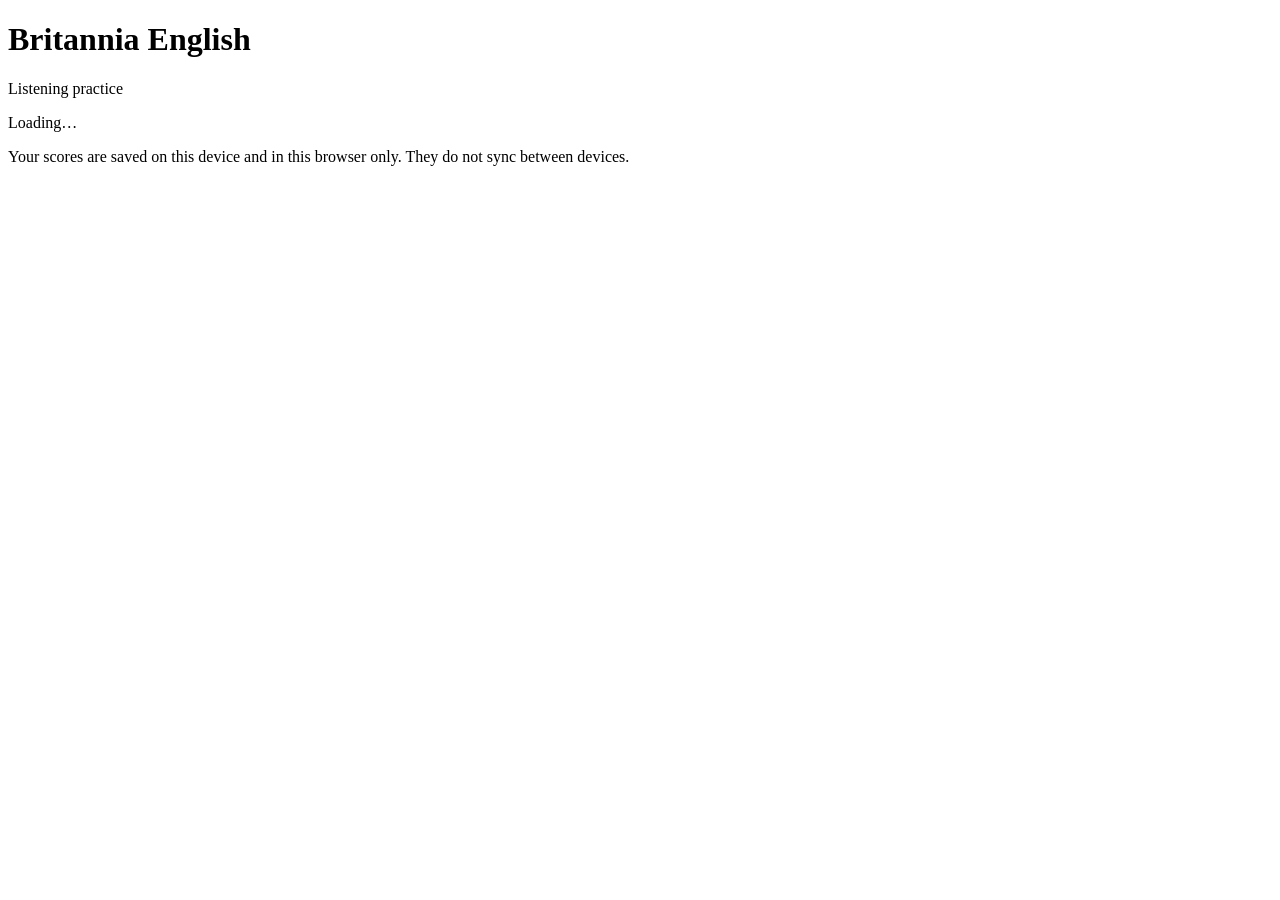
==== listening.html @ c045fa65 "Add files via upload" ====
<!doctype html><html lang="en-GB"><head><meta charset="utf-8"><meta name="viewport" content="width=device-width,initial-scale=1"><title>Listening | Britannia English</title><link rel="stylesheet" href="css/style.css"></head><body>
<header><h1>Britannia English</h1><p>Listening practice</p><nav id="levels" aria-label="Level"></nav></header>
<main id="app"><p>Loading…</p></main>
<footer>Your scores are saved on this device and in this browser only. They do not sync between devices.</footer>
<script src="js/listening.js"></script></body></html>
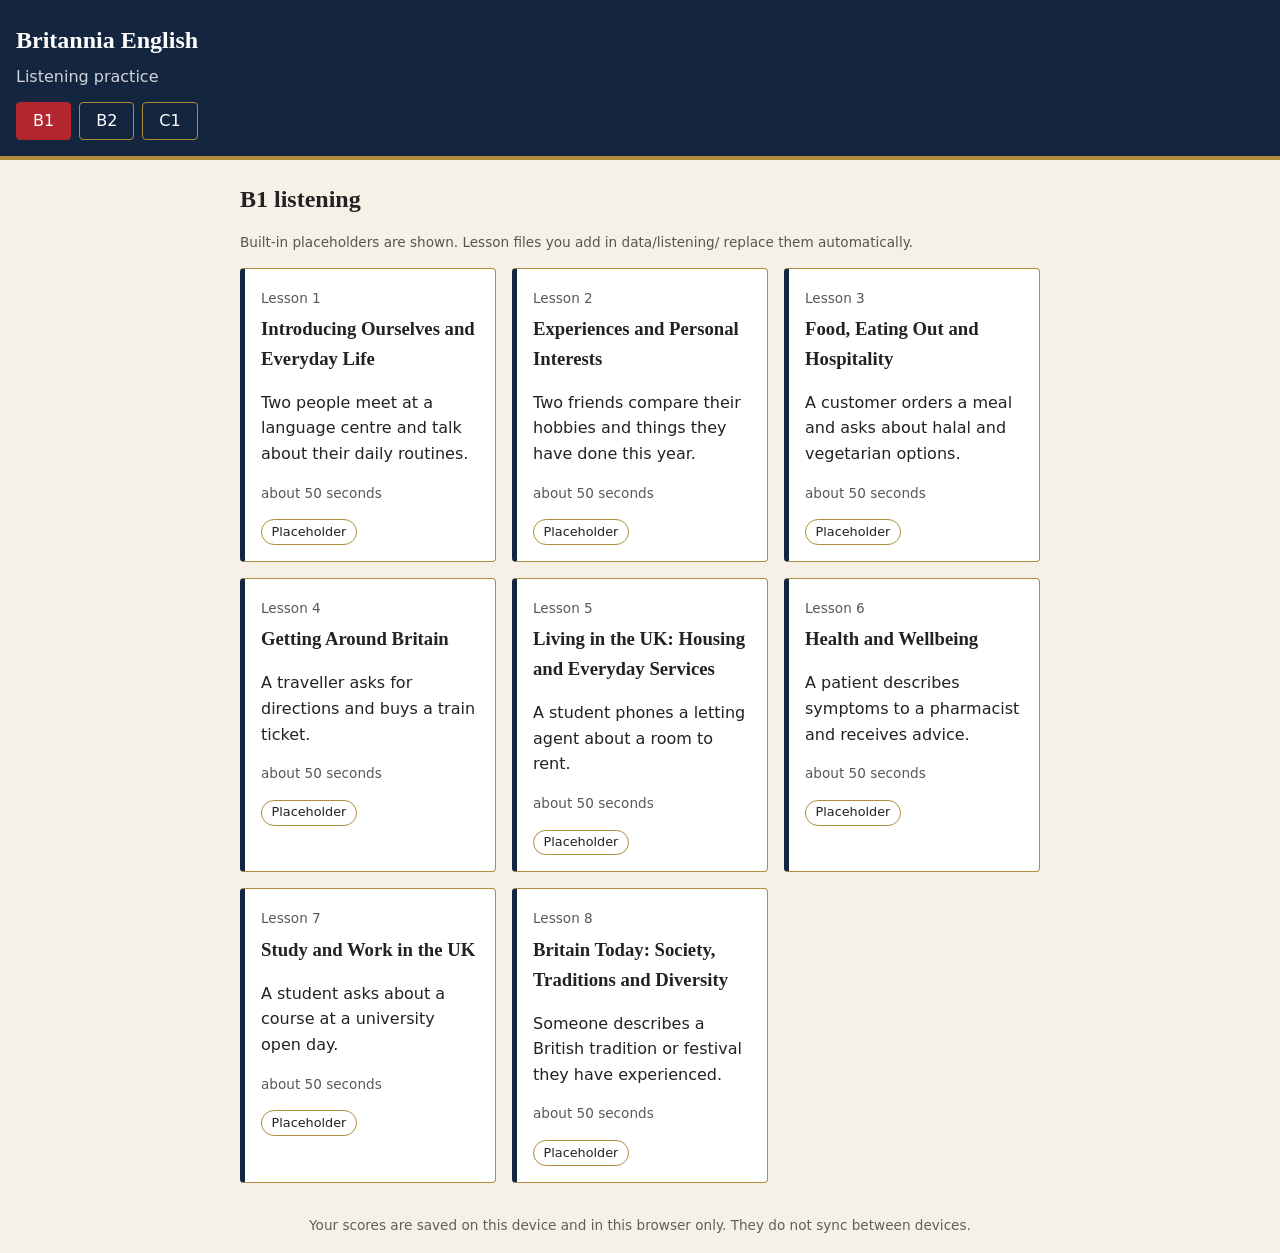
==== commit 77765d45: "Add files via upload" ====
--- a/listening.html
+++ b/listening.html
@@ -1,5 +1,83 @@
-<!doctype html><html lang="en-GB"><head><meta charset="utf-8"><meta name="viewport" content="width=device-width,initial-scale=1"><title>Listening | Britannia English</title><link rel="stylesheet" href="css/style.css"></head><body>
+<!doctype html><html lang="en-GB"><head><meta charset="utf-8"><meta name="viewport" content="width=device-width,initial-scale=1"><title>Listening | Britannia English</title>
+<style>:root{--navy:#14263f;--paper:#f6f1e7;--red:#b3262e;--brass:#b08d3c;--ink:#222;--ok:#1d6b3a;--card:#fff}
+@media(prefers-color-scheme:dark){:root{--paper:#101a2a;--ink:#eee;--card:#182640;--ok:#6fd297}}
+*{box-sizing:border-box}body{margin:0;background:var(--paper);color:var(--ink);font:1rem/1.6 system-ui,sans-serif}
+header{background:var(--navy);color:#fff;padding:1rem;border-bottom:4px solid var(--brass)}
+h1,h2,h3{font-family:Georgia,'Times New Roman',serif;margin:.2em 0}header h1{font-size:1.5rem}header p{margin:0;opacity:.8}
+nav{display:flex;gap:.5rem;margin-top:.8rem}nav a{color:#fff;padding:.3rem 1rem;border:1px solid var(--brass);text-decoration:none;border-radius:4px}nav a.on{background:var(--red);border-color:var(--red)}
+main{max-width:52rem;margin:auto;padding:1rem}footer{text-align:center;font-size:.85rem;opacity:.7;padding:1rem}
+.grid{display:grid;gap:1rem;grid-template-columns:repeat(auto-fill,minmax(15rem,1fr))}
+.card{display:block;background:var(--card);border:1px solid var(--brass);border-left:5px solid var(--navy);padding:1rem;color:inherit;text-decoration:none;border-radius:4px}
+.card:hover,.card:focus-visible{border-left-color:var(--red)}.meta,.num{font-size:.85rem;opacity:.75}.badge{display:inline-block;padding:.1rem .6rem;border:1px solid var(--brass);border-radius:1rem;font-size:.8rem}
+.player,.quiz fieldset,.box,.tr{background:var(--card);border:1px solid var(--brass);border-radius:4px;padding:.8rem 1rem;margin:1rem 0}
+.ctl{display:flex;flex-wrap:wrap;gap:.5rem;align-items:center}.ctl input[type=range]{flex:1;min-width:8rem}video{width:100%;border-radius:4px}
+button,select{font:inherit;padding:.4rem 1rem;border:1px solid var(--navy);background:var(--navy);color:#fff;border-radius:4px;cursor:pointer}button.alt{background:transparent;color:inherit}button:disabled,select:disabled{opacity:.4;cursor:not-allowed}
+:focus-visible{outline:3px solid var(--red);outline-offset:2px}label{display:block;padding:.45rem 0}input[type=radio]{width:1.1rem;height:1.1rem}input{accent-color:var(--red)}legend{font-weight:600}
+.fb.ok{color:var(--ok)}.fb.no{color:var(--red)}.note{border-left:4px solid var(--red);padding-left:.8rem}[hidden]{display:none!important}.score{font-weight:700}
+.note{margin:1rem 0}</style>
+<script>
+function bootFail(m){var a=document.getElementById('app');if(a)a.innerHTML='<p class="note"><strong>The page could not start.</strong> '+m+'</p>'}
+addEventListener('error',function(e){if(document.getElementById('boot'))bootFail('JavaScript error: '+e.message)});
+setTimeout(function(){if(document.getElementById('boot'))bootFail('The script did not start within 8 seconds. Try another browser.')},8000);
+</script></head><body>
 <header><h1>Britannia English</h1><p>Listening practice</p><nav id="levels" aria-label="Level"></nav></header>
-<main id="app"><p>Loading…</p></main>
+<main id="app"><p id="boot">Loading…</p><noscript><p class="note">JavaScript must be switched on to use this page.</p></noscript></main>
 <footer>Your scores are saved on this device and in this browser only. They do not sync between devices.</footer>
-<script src="js/listening.js"></script></body></html>
+<script>
+const app=document.getElementById('app'),nav=document.getElementById('levels'),LEVELS=['b1','b2','c1'];let LV='b1',N=0,IDX,IDXERR;
+const h=(t,a={},...c)=>{const e=document.createElement(t);for(const k in a)if(a[k]!=null)e.setAttribute(k,a[k]);c.flat().forEach(x=>x!=null&&x!==false&&e.append(x));return e};
+const get=async u=>{const abs=new URL(u,location.href).href;let r;try{r=await fetch(u)}catch{throw Error('Network error while loading '+abs)}
+ if(!r.ok)throw Error('Cannot find '+abs+' (HTTP '+r.status+')');try{return await r.json()}catch{throw Error('Invalid JSON in '+abs+' (check commas and quotation marks)')}};
+const store={get:k=>{try{return JSON.parse(localStorage.getItem('be.listen.'+k))}catch{return null}},set:(k,v)=>{try{localStorage.setItem('be.listen.'+k,JSON.stringify(v))}catch{}}};
+const DEF={"b1":{"1":{"level":"b1","lesson":1,"lessonTitle":"Introducing Ourselves and Everyday Life","topic":"Two people meet at a language centre and talk about their daily routines.","targetDuration":"about 50 seconds","objective":"Understand basic introductions and pick out routine details.","context":"","media":"assets/audio/b1/lesson-01.mp3","questionTypes":["Gist (multiple choice)","Specific information (multiple choice)","True / false"],"questionCount":5,"questions":[],"transcript":"","builtin":true},"2":{"level":"b1","lesson":2,"lessonTitle":"Experiences and Personal Interests","topic":"Two friends compare their hobbies and things they have done this year.","targetDuration":"about 50 seconds","objective":"Identify experiences and preferences in a short conversation.","context":"","media":"assets/audio/b1/lesson-02.mp3","questionTypes":["Gist (multiple choice)","Specific information (multiple choice)","True / false"],"questionCount":5,"questions":[],"transcript":"","builtin":true},"3":{"level":"b1","lesson":3,"lessonTitle":"Food, Eating Out and Hospitality","topic":"A customer orders a meal and asks about halal and vegetarian options.","targetDuration":"about 50 seconds","objective":"Understand an order and specific details such as prices and dietary needs.","context":"","media":"assets/audio/b1/lesson-03.mp3","questionTypes":["Gist (multiple choice)","Specific information (multiple choice)","True / false"],"questionCount":5,"questions":[],"transcript":"","builtin":true},"4":{"level":"b1","lesson":4,"lessonTitle":"Getting Around Britain","topic":"A traveller asks for directions and buys a train ticket.","targetDuration":"about 50 seconds","objective":"Understand directions, times and platform information.","context":"","media":"assets/audio/b1/lesson-04.mp3","questionTypes":["Gist (multiple choice)","Specific information (multiple choice)","True / false"],"questionCount":5,"questions":[],"transcript":"","builtin":true},"5":{"level":"b1","lesson":5,"lessonTitle":"Living in the UK: Housing and Everyday Services","topic":"A student phones a letting agent about a room to rent.","targetDuration":"about 50 seconds","objective":"Understand rent, location and house rules in a phone call.","context":"","media":"assets/audio/b1/lesson-05.mp3","questionTypes":["Gist (multiple choice)","Specific information (multiple choice)","True / false"],"questionCount":5,"questions":[],"transcript":"","builtin":true},"6":{"level":"b1","lesson":6,"lessonTitle":"Health and Wellbeing","topic":"A patient describes symptoms to a pharmacist and receives advice.","targetDuration":"about 50 seconds","objective":"Identify symptoms and advice.","context":"","media":"assets/audio/b1/lesson-06.mp3","questionTypes":["Gist (multiple choice)","Specific information (multiple choice)","True / false"],"questionCount":5,"questions":[],"transcript":"","builtin":true},"7":{"level":"b1","lesson":7,"lessonTitle":"Study and Work in the UK","topic":"A student asks about a course at a university open day.","targetDuration":"about 50 seconds","objective":"Understand course details, entry requirements and deadlines.","context":"","media":"assets/audio/b1/lesson-07.mp3","questionTypes":["Gist (multiple choice)","Specific information (multiple choice)","True / false"],"questionCount":5,"questions":[],"transcript":"","builtin":true},"8":{"level":"b1","lesson":8,"lessonTitle":"Britain Today: Society, Traditions and Diversity","topic":"Someone describes a British tradition or festival they have experienced.","targetDuration":"about 50 seconds","objective":"Understand the main idea and details of a description.","context":"","media":"assets/audio/b1/lesson-08.mp3","questionTypes":["Gist (multiple choice)","Specific information (multiple choice)","True / false"],"questionCount":5,"questions":[],"transcript":"","builtin":true}},"b2":{"1":{"level":"b2","lesson":1,"lessonTitle":"Introducing Ourselves and Everyday Life","topic":"A new member introduces himself at a university society and makes small talk.","targetDuration":"about 1 minute","objective":"Follow natural small talk and notice personal details and follow-up questions.","context":"","media":"assets/audio/b2/lesson-01.mp3","questionTypes":["Gist (multiple choice)","Specific detail (multiple choice)","Speaker opinion or attitude (multiple choice)","True / false"],"questionCount":6,"questions":[],"transcript":"","builtin":true},"2":{"level":"b2","lesson":2,"lessonTitle":"Experiences and Personal Interests","topic":"A podcast host asks a guest about a memorable experience and why they enjoyed it.","targetDuration":"about 1 minute","objective":"Understand reasons, opinions, agreement and disagreement.","context":"","media":"assets/audio/b2/lesson-02.mp3","questionTypes":["Gist (multiple choice)","Specific detail (multiple choice)","Speaker opinion or attitude (multiple choice)","True / false"],"questionCount":6,"questions":[],"transcript":"","builtin":true},"3":{"level":"b2","lesson":3,"lessonTitle":"Food, Eating Out and Hospitality","topic":"A group chooses where to eat, then a customer makes a polite complaint.","targetDuration":"about 1 minute","objective":"Follow a negotiated decision and identify tone and register.","context":"","media":"assets/audio/b2/lesson-03.mp3","questionTypes":["Gist (multiple choice)","Specific detail (multiple choice)","Speaker opinion or attitude (multiple choice)","True / false"],"questionCount":6,"questions":[],"transcript":"","builtin":true},"4":{"level":"b2","lesson":4,"lessonTitle":"Getting Around Britain","topic":"A railway announcement and a conversation about a delayed journey.","targetDuration":"about 1 minute","objective":"Extract key details and deduce consequences from announcements.","context":"","media":"assets/audio/b2/lesson-04.mp3","questionTypes":["Gist (multiple choice)","Specific detail (multiple choice)","Speaker opinion or attitude (multiple choice)","True / false"],"questionCount":6,"questions":[],"transcript":"","builtin":true},"5":{"level":"b2","lesson":5,"lessonTitle":"Living in the UK: Housing and Everyday Services","topic":"A tenant reports a problem to a landlord and negotiates a solution.","targetDuration":"about 1 minute","objective":"Follow a problem-and-solution exchange, noting conditions and promises.","context":"","media":"assets/audio/b2/lesson-05.mp3","questionTypes":["Gist (multiple choice)","Specific detail (multiple choice)","Speaker opinion or attitude (multiple choice)","True / false"],"questionCount":6,"questions":[],"transcript":"","builtin":true},"6":{"level":"b2","lesson":6,"lessonTitle":"Health and Wellbeing","topic":"A person tells a friend what the doctor said and what might be wrong.","targetDuration":"about 1 minute","objective":"Follow reported information and deductions.","context":"","media":"assets/audio/b2/lesson-06.mp3","questionTypes":["Gist (multiple choice)","Specific detail (multiple choice)","Speaker opinion or attitude (multiple choice)","True / false"],"questionCount":6,"questions":[],"transcript":"","builtin":true},"7":{"level":"b2","lesson":7,"lessonTitle":"Study and Work in the UK","topic":"A candidate answers questions in a job interview.","targetDuration":"about 1 minute","objective":"Identify qualities, examples and how answers are structured.","context":"","media":"assets/audio/b2/lesson-07.mp3","questionTypes":["Gist (multiple choice)","Specific detail (multiple choice)","Speaker opinion or attitude (multiple choice)","True / false"],"questionCount":6,"questions":[],"transcript":"","builtin":true},"8":{"level":"b2","lesson":8,"lessonTitle":"Britain Today: Society, Traditions and Diversity","topic":"Two people discuss how Eid and Christmas are celebrated in Britain.","targetDuration":"about 1 minute","objective":"Compare viewpoints and identify reasons.","context":"","media":"assets/audio/b2/lesson-08.mp3","questionTypes":["Gist (multiple choice)","Specific detail (multiple choice)","Speaker opinion or attitude (multiple choice)","True / false"],"questionCount":6,"questions":[],"transcript":"","builtin":true}},"c1":{"1":{"level":"c1","lesson":1,"lessonTitle":"Introducing Ourselves and Everyday Life","topic":"A radio guest describes how a changing routine has affected her working life.","targetDuration":"about 1 minute","objective":"Infer attitude and implied meaning in a personal account of daily life.","context":"","media":"assets/audio/c1/lesson-01.mp3","questionTypes":["Gist (multiple choice)","Inference (multiple choice)","Speaker attitude (multiple choice)","Implied meaning (multiple choice)"],"questionCount":6,"questions":[],"transcript":"","builtin":true},"2":{"level":"c1","lesson":2,"lessonTitle":"Experiences and Personal Interests","topic":"Two colleagues discuss a demanding hobby and what it reveals about character.","targetDuration":"about 1 minute","objective":"Interpret speaker attitude and implied motives.","context":"","media":"assets/audio/c1/lesson-02.mp3","questionTypes":["Gist (multiple choice)","Inference (multiple choice)","Speaker attitude (multiple choice)","Implied meaning (multiple choice)"],"questionCount":6,"questions":[],"transcript":"","builtin":true},"3":{"level":"c1","lesson":3,"lessonTitle":"Food, Eating Out and Hospitality","topic":"A food writer reflects on how British food culture has changed.","targetDuration":"about 1 minute","objective":"Follow an extended argument and infer the speaker's attitude.","context":"","media":"assets/audio/c1/lesson-03.mp3","questionTypes":["Gist (multiple choice)","Inference (multiple choice)","Speaker attitude (multiple choice)","Implied meaning (multiple choice)"],"questionCount":6,"questions":[],"transcript":"","builtin":true},"4":{"level":"c1","lesson":4,"lessonTitle":"Getting Around Britain","topic":"A commuter and a transport planner discuss the reliability of public transport.","targetDuration":"about 1 minute","objective":"Identify opinions, concessions and implied criticism.","context":"","media":"assets/audio/c1/lesson-04.mp3","questionTypes":["Gist (multiple choice)","Inference (multiple choice)","Speaker attitude (multiple choice)","Implied meaning (multiple choice)"],"questionCount":6,"questions":[],"transcript":"","builtin":true},"5":{"level":"c1","lesson":5,"lessonTitle":"Living in the UK: Housing and Everyday Services","topic":"A housing adviser explains tenants' rights and common pitfalls.","targetDuration":"about 1 minute","objective":"Understand formal advice and implied warnings.","context":"","media":"assets/audio/c1/lesson-05.mp3","questionTypes":["Gist (multiple choice)","Inference (multiple choice)","Speaker attitude (multiple choice)","Implied meaning (multiple choice)"],"questionCount":6,"questions":[],"transcript":"","builtin":true},"6":{"level":"c1","lesson":6,"lessonTitle":"Health and Wellbeing","topic":"A health expert discusses stress, sleep and modern lifestyles.","targetDuration":"about 1 minute","objective":"Distinguish fact from opinion and infer attitude.","context":"","media":"assets/audio/c1/lesson-06.mp3","questionTypes":["Gist (multiple choice)","Inference (multiple choice)","Speaker attitude (multiple choice)","Implied meaning (multiple choice)"],"questionCount":6,"questions":[],"transcript":"","builtin":true},"7":{"level":"c1","lesson":7,"lessonTitle":"Study and Work in the UK","topic":"A lecturer and a student discuss career choices and further study.","targetDuration":"about 1 minute","objective":"Follow academic and professional discourse and infer unstated views.","context":"","media":"assets/audio/c1/lesson-07.mp3","questionTypes":["Gist (multiple choice)","Inference (multiple choice)","Speaker attitude (multiple choice)","Implied meaning (multiple choice)"],"questionCount":6,"questions":[],"transcript":"","builtin":true},"8":{"level":"c1","lesson":8,"lessonTitle":"Britain Today: Society, Traditions and Diversity","topic":"A sociologist reflects on multicultural Britain and national identity.","targetDuration":"about 1 minute","objective":"Analyse a complex argument and the speaker's stance.","context":"","media":"assets/audio/c1/lesson-08.mp3","questionTypes":["Gist (multiple choice)","Inference (multiple choice)","Speaker attitude (multiple choice)","Implied meaning (multiple choice)"],"questionCount":6,"questions":[],"transcript":"","builtin":true}}};
+const path=n=>`data/listening/${LV}/lesson-${String(n).padStart(2,'0')}.json`;
+const lesson=async n=>{try{return await get(path(n))}catch(e){const d=DEF[LV]&&DEF[LV][n];if(d&&!/Invalid JSON/.test(e.message))return d;throw e}};
+const fm=s=>isFinite(s)?Math.floor(s/60)+':'+String(Math.floor(s%60)).padStart(2,'0'):'0:00';
+
+function player(src){
+ const vid=/\.(mp4|webm|ogv)$/i.test(src),m=document.createElement(vid?'video':'audio');m.preload='metadata';m.src=src;m.setAttribute('playsinline','');
+ const play=h('button',{},'Play'),rep=h('button',{class:'alt'},'Replay'),bar=h('input',{type:'range',min:0,max:100,value:0,'aria-label':'Progress'}),
+  t=h('span',{},'0:00 / 0:00'),sp=h('select',{'aria-label':'Playback speed'},[.75,1].map(x=>h('option',{value:x},x+'×'))),note=h('p',{class:'note',hidden:''});
+ sp.value='1';
+ const up=()=>{bar.value=m.duration?m.currentTime/m.duration*100:0;t.textContent=fm(m.currentTime)+' / '+fm(m.duration)};
+ play.onclick=()=>m.paused?m.play():m.pause();m.onplay=()=>play.textContent='Pause';m.onpause=m.onended=()=>play.textContent='Play';
+ rep.onclick=()=>{m.currentTime=0;m.play()};bar.oninput=()=>{if(m.duration)m.currentTime=bar.value/100*m.duration};
+ sp.onchange=()=>m.playbackRate=+sp.value;m.ontimeupdate=m.onloadedmetadata=up;
+ m.onerror=()=>{note.hidden=false;note.textContent='No media file yet. To activate this player, add your file at: '+src;[play,rep,bar,sp].forEach(x=>x.disabled=true)};
+ return h('div',{class:'player'},vid?m:null,h('div',{class:'ctl'},play,rep,bar,t,sp),note)}
+
+function quiz(a){
+ const box=h('div',{class:'quiz'});
+ a.questions.forEach((q,i)=>box.append(h('fieldset',{},h('legend',{},`${i+1}. ${q.prompt}`),q.options.map((o,j)=>h('label',{},h('input',{type:'radio',name:'q'+i,value:j}),' '+o)),h('p',{class:'fb',hidden:''}))));
+ const res=h('p',{class:'score',role:'status'}),chk=h('button',{},'Check answers'),re=h('button',{class:'alt'},'Try again'),
+  tr=h('section',{class:'tr',hidden:''},h('h3',{},'Transcript'),h('p',{},a.transcript||'Transcript to be added.'));
+ chk.onclick=()=>{let s=0;box.querySelectorAll('fieldset').forEach((f,i)=>{const q=a.questions[i],c=f.querySelector('input:checked'),ok=c&&+c.value===q.answer,fb=f.querySelector('.fb');s+=ok?1:0;fb.hidden=false;fb.className='fb '+(ok?'ok':'no');fb.textContent=(ok?'Correct. ':'Not quite. The answer is: '+q.options[q.answer]+'. ')+(q.explanation||'')});
+  res.textContent=`Score: ${s} / ${a.questions.length}`;tr.hidden=false;const p=store.get(LV+N);if(!p||s>p.s)store.set(LV+N,{s,t:a.questions.length})};
+ re.onclick=()=>{box.querySelectorAll('input').forEach(i=>i.checked=false);box.querySelectorAll('.fb').forEach(f=>f.hidden=true);res.textContent='';tr.hidden=true};
+ return h('div',{},box,chk,' ',re,res,tr)}
+
+async function list(){
+ if(!IDX)throw IDXERR||Error('Lesson list not loaded');
+ const res=await Promise.allSettled(IDX.lessons.map(l=>lesson(l.n)));
+ return h('div',{},h('h2',{},LV.toUpperCase()+' listening'),res.some(r=>r.value&&r.value.builtin)?h('p',{class:'meta'},'Built-in placeholders are shown. Lesson files you add in data/listening/ replace them automatically.'):null,h('div',{class:'grid'},res.map((r,i)=>{
+  if(r.status!='fulfilled')return h('div',{class:'card'},h('span',{class:'num'},'Lesson '+IDX.lessons[i].n),h('p',{class:'note'},r.reason.message));
+  const a=r.value,sc=store.get(LV+a.lesson),ready=a.questions&&a.questions.length;
+  return h('a',{class:'card',href:`#${LV}/${a.lesson}`},h('span',{class:'num'},'Lesson '+a.lesson),h('h3',{},a.lessonTitle),h('p',{},a.topic),h('p',{class:'meta'},a.targetDuration),
+   h('span',{class:'badge'},ready?(sc?`Best score ${sc.s}/${sc.t}`:'Ready'):'Placeholder'))})))}
+
+async function activity(){
+ const a=await lesson(N),ready=a.questions&&a.questions.length;
+ (a.questions||[]).forEach((q,i)=>{if(!Array.isArray(q.options)||q.options[q.answer]==null)throw Error(path(N)+', question '+(i+1)+': "answer" must be the position of an option, counting from 0')});
+ return h('div',{},h('a',{href:'#'+LV},'Back to all '+LV.toUpperCase()+' lessons'),h('h2',{},`Lesson ${a.lesson}: ${a.lessonTitle}`),
+  h('p',{class:'meta'},`${LV.toUpperCase()} · Target duration: ${a.targetDuration}`),
+  h('div',{class:'box'},h('h3',{},'Topic'),h('p',{},a.topic),h('h3',{},'Listening objective'),h('p',{},a.objective),a.context?h('h3',{},'Context'):null,a.context?h('p',{},a.context):null),
+  a.media?player(a.media):null,
+  ready?quiz(a):h('div',{class:'box'},h('h3',{},'Questions: to be added'),h('p',{},`Planned: ${a.questionCount} questions.`),h('ul',{},(a.questionTypes||[]).map(x=>h('li',{},x))),h('p',{class:'note'},'The answer key and transcript will appear here once the recording and its questions have been supplied.')))}
+
+async function render(){
+ const p=location.hash.slice(1).split('/');LV=LEVELS.includes(p[0])?p[0]:'b1';N=+p[1]||0;
+ nav.replaceChildren(...LEVELS.map(l=>h('a',{href:'#'+l,class:l==LV?'on':''},l.toUpperCase())));
+ try{app.replaceChildren(N?await activity():await list())}catch(e){app.replaceChildren(h('p',{class:'note'},e.message+'.'+(location.protocol=='file:'?' You opened the file directly: start the local server with serve.py (see README.md).':' Check that the folder was uploaded next to listening.html and that its name is in lower case.'),' ',h('a',{href:'check.html'},'Run the site check')))}}
+(async()=>{try{IDX=await get('data/listening/index.json')}catch(e){if(/Invalid JSON/.test(e.message))IDXERR=e;else IDX={lessons:Object.keys(DEF.b1).map(n=>({n:+n}))}}render();addEventListener('hashchange',render)})();
+
+</script></body></html>
